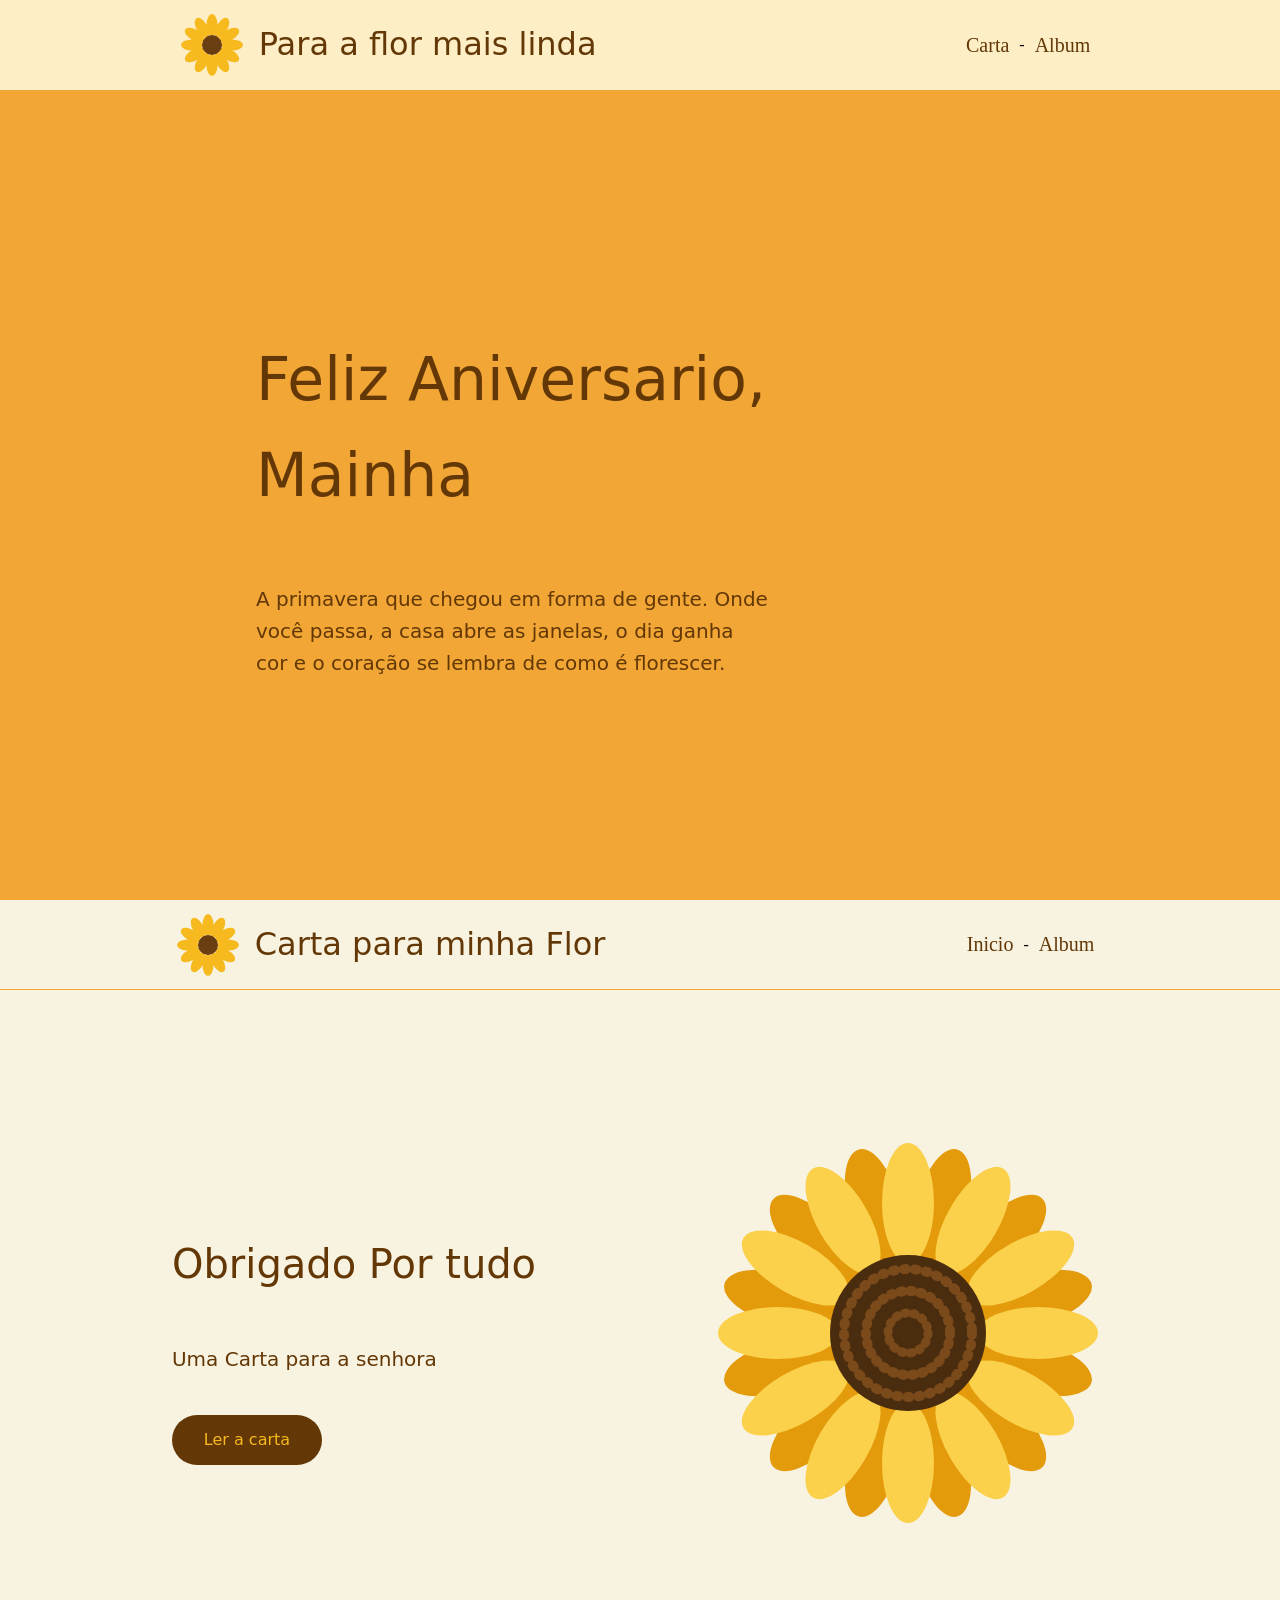
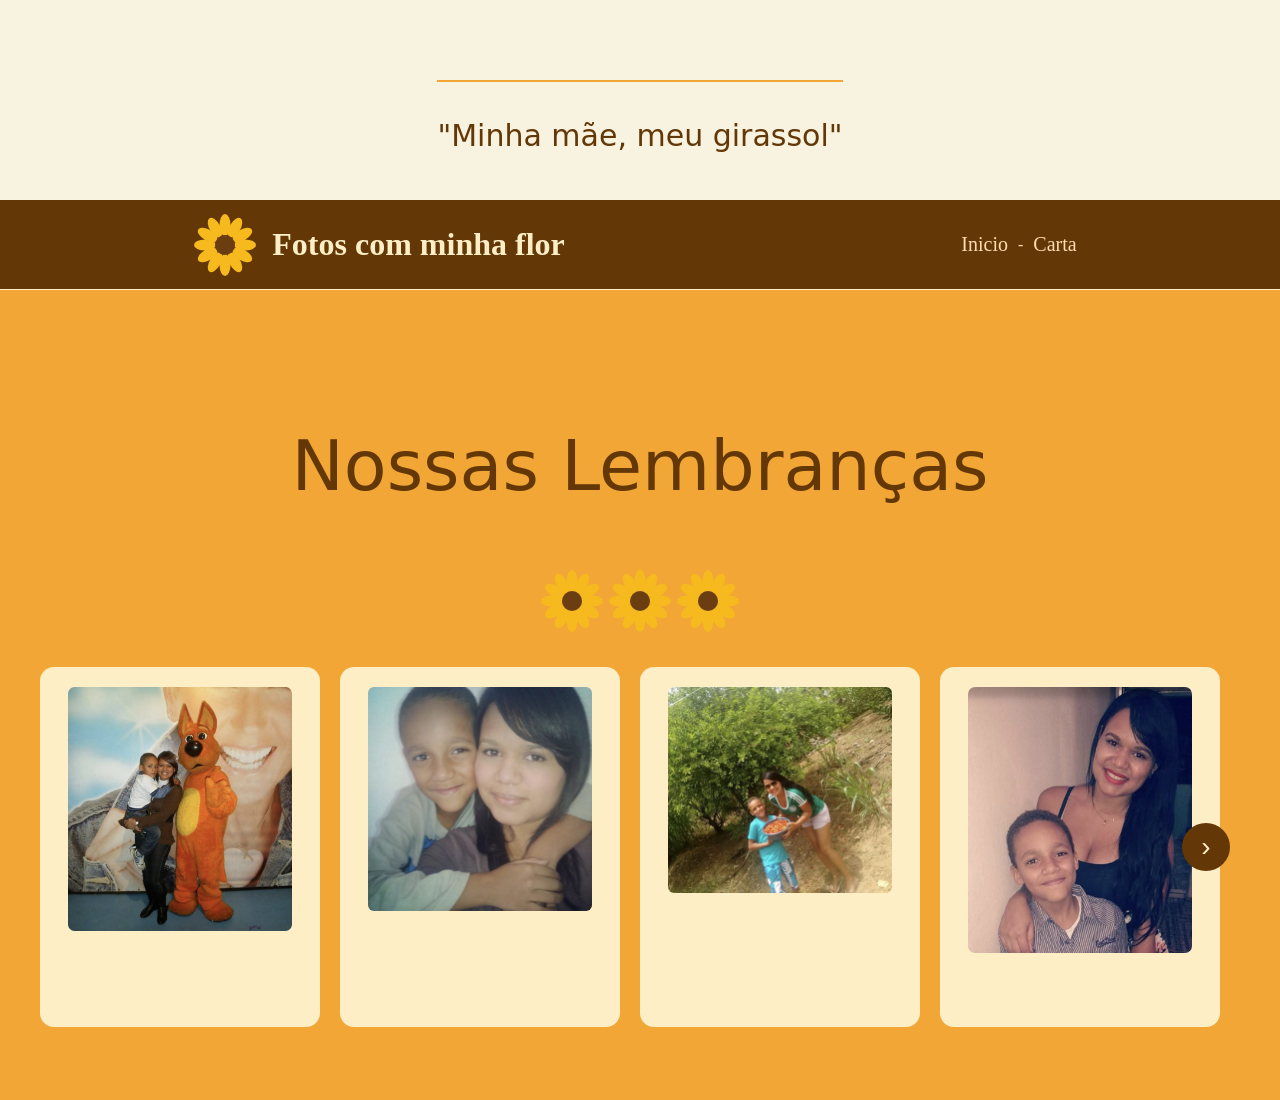
==== index.html @ e4fac566 "arrumei pra poder subir no netlify" ====
<!DOCTYPE html>
<html lang="pt">
<head>
    <meta charset="UTF-8">
    <meta name="viewport" content="width=device-width, initial-scale=1.0">
    <link rel="stylesheet" href="style.css">
    <link rel="stylesheet" href="/common/all.css">
    <title>Document</title>
</head>
<body>
    <header class="Cabecalho" id="Inicio">
        <div class="cab-ini">
            <img class="girassol-cab" src="/assets/image/girassol-simples.svg" alt="">
            <h1>Para a flor mais linda</h1>
        </div>
        <nav class="Links">
            <a href="#Carta">Carta</a>
            <p>-</p>
            <a href="#Album">Album</a>
        </nav>
    </header>

    <div class="Principal">
        <div class="prin-text">
            <h1>Feliz Aniversario, Mainha</h1>
            <p>A primavera que chegou em forma de gente. Onde você passa, a casa abre as janelas, o dia ganha cor e o coração se lembra de como é florescer.</p>
        </div>
        <div>
            <svg xmlns="http://www.w3.org/2000/svg" class="girassol" viewBox="0 0 400 400" role="img" aria-label="Girassol">
                <defs>
                <g id="ring">
                <ellipse cx="200" cy="70" rx="26" ry="60"/>
                <ellipse cx="200" cy="70" rx="26" ry="60" transform="rotate(30 200 200)"/>
                <ellipse cx="200" cy="70" rx="26" ry="60" transform="rotate(60 200 200)"/>
                <ellipse cx="200" cy="70" rx="26" ry="60" transform="rotate(90 200 200)"/>
                <ellipse cx="200" cy="70" rx="26" ry="60" transform="rotate(120 200 200)"/>
                <ellipse cx="200" cy="70" rx="26" ry="60" transform="rotate(150 200 200)"/>
                <ellipse cx="200" cy="70" rx="26" ry="60" transform="rotate(180 200 200)"/>
                <ellipse cx="200" cy="70" rx="26" ry="60" transform="rotate(210 200 200)"/>
                <ellipse cx="200" cy="70" rx="26" ry="60" transform="rotate(240 200 200)"/>
                <ellipse cx="200" cy="70" rx="26" ry="60" transform="rotate(270 200 200)"/>
                <ellipse cx="200" cy="70" rx="26" ry="60" transform="rotate(300 200 200)"/>
                <ellipse cx="200" cy="70" rx="26" ry="60" transform="rotate(330 200 200)"/>
                </g>
                </defs>
                <g fill="#E39A0B"><use href="#ring" transform="rotate(15 200 200)"/></g>
                <g fill="#FBD04A"><use href="#ring"/></g>
                <circle cx="200" cy="200" r="78" fill="#4A2C0F"/>
                <circle cx="200" cy="200" r="64" fill="none" stroke="#7A4A1A" stroke-width="10" stroke-dasharray="2 9" stroke-linecap="round"/>
                <circle cx="200" cy="200" r="42" fill="none" stroke="#7A4A1A" stroke-width="10" stroke-dasharray="2 8" stroke-linecap="round"/>
                <circle cx="200" cy="200" r="20" fill="none" stroke="#7A4A1A" stroke-width="9" stroke-dasharray="2 7" stroke-linecap="round"/>
            </svg>
        </div>
    </div>

    <div class="Carta" id="Carta">
         <header class="carta-Cabecalho">
            <div class="cab-carta-text">
                <img class="girassol-cab" src="/assets/image/girassol-simples.svg" alt="">
                <h1>Carta para minha Flor</h1>
            </div>
            <nav class="carta-cab-links">
                <a href="#Inicio">Inicio</a>
                <p>-</p>
                <a href="#Album">Album</a>
            </nav>
        </header>

        <div class="carta-conteudo">
            <div class="conteudo-textos">
                <h1>Obrigado Por tudo </h1>
                <p class="texto-p">Uma Carta para a senhora</p>
                <div class="div-botao"><button type="button" class="abrir-carta" data-open-letter>Ler a carta</button></div>

                <div class="modal" id="carta-modal" role="dialog" aria-modal="true" aria-labelledby="carta-titulo">
                    <div class="modal-box">
                        <button class="x" type="button" aria-label="Fechar carta" data-close-letter>&times;</button>
                        <h3 id="carta-titulo">Para a minha flor</h3>
                        <p class="carta-texto">
                            Sempre achei a primavera a melhor estação do ano. Talvez porque ela não seja só a estação mais bonita, mas a estação em que nasceu a flor mais linda e radiante que eu tenho o prazer de ver todos os dias, desde que eu nasci.
                            <br>
                            a senhora é como o girassol. Mesmo quando o céu está cinza, você encontra uma direção para olhar, e quem está perto acaba se virando para a mesma luz. Foi com você que aprendi que ser forte não é nunca cair, é continuar de pé e ainda sobrar carinho para os outros.
                            <br>
                            Tudo de bom em mim tem a sua marca. A minha forma de enxergar as pessoas, de levantar depois de cair e de ser gentil mesmo quando é difícil vieram de você. Você me ensinou mais com o exemplo do que com qualquer palavra.
                            <br>
                            Sei que nem sempre foi fácil. Teve noites de cansaço e preocupações que você escondeu para a gente não sofrer. E tenho muito respeito e admiração pela mulher que a senhora é.
                            <br>
                            Agora é a sua vez de ser cuidada. Quero te ver rindo mais, descansando mais, viajando, fazendo aquilo que você sempre adiou. E quero estar por perto para tudo isso.
                            <br>
                            Que os próximos anos sejam de saúde, alegria e paz.
                            Feliz aniversário, mãe.
                        </p>

                        <p class="sign">Te amo muito mainha.</p>
                    </div>
                </div>
            </div>
            <div>
                <svg class="girassol" xmlns="http://www.w3.org/2000/svg" viewBox="0 0 400 400" width="400" height="400" role="img" aria-label="Girassol">
                <defs>
                <g id="ring">
                <ellipse cx="200" cy="70" rx="26" ry="60"/>
                <ellipse cx="200" cy="70" rx="26" ry="60" transform="rotate(30 200 200)"/>
                <ellipse cx="200" cy="70" rx="26" ry="60" transform="rotate(60 200 200)"/>
                <ellipse cx="200" cy="70" rx="26" ry="60" transform="rotate(90 200 200)"/>
                <ellipse cx="200" cy="70" rx="26" ry="60" transform="rotate(120 200 200)"/>
                <ellipse cx="200" cy="70" rx="26" ry="60" transform="rotate(150 200 200)"/>
                <ellipse cx="200" cy="70" rx="26" ry="60" transform="rotate(180 200 200)"/>
                <ellipse cx="200" cy="70" rx="26" ry="60" transform="rotate(210 200 200)"/>
                <ellipse cx="200" cy="70" rx="26" ry="60" transform="rotate(240 200 200)"/>
                <ellipse cx="200" cy="70" rx="26" ry="60" transform="rotate(270 200 200)"/>
                <ellipse cx="200" cy="70" rx="26" ry="60" transform="rotate(300 200 200)"/>
                <ellipse cx="200" cy="70" rx="26" ry="60" transform="rotate(330 200 200)"/>
                </g>
                </defs>
                <g fill="#E39A0B"><use href="#ring" transform="rotate(15 200 200)"/></g>
                <g fill="#FBD04A"><use href="#ring"/></g>
                <circle cx="200" cy="200" r="78" fill="#4A2C0F"/>
                <circle cx="200" cy="200" r="64" fill="none" stroke="#7A4A1A" stroke-width="10" stroke-dasharray="2 9" stroke-linecap="round"/>
                <circle cx="200" cy="200" r="42" fill="none" stroke="#7A4A1A" stroke-width="10" stroke-dasharray="2 8" stroke-linecap="round"/>
                <circle cx="200" cy="200" r="20" fill="none" stroke="#7A4A1A" stroke-width="9" stroke-dasharray="2 7" stroke-linecap="round"/>
                </svg>
            </div>
        </div>

        <div class="carta-rodape">
            <div class="carta-linha"></div>
            <h1>"Minha mãe, meu girassol"</h1>
        </div>
    </div>

    <div class="Album" id="Album">
        <header class="Album-cab">
            <div class="album-cab-text">
                <img class="girassol-cab" src="/assets/image/girassol-simples.svg" alt="">
                <h1>Fotos com minha flor</h1>
            </div>
            <nav class="Album-links">
                <a href="#Inicio">Inicio</a>
                <p>-</p>
                <a href="#Carta">Carta</a>
            </nav>
        </header>
        <div class="album-conteudo">
            <div class="album-text">
                <h1>Nossas Lembranças</h1>
                <div>
                    <img class="girassol-cab" src="/assets/image/girassol-simples.svg" alt="">
                    <img class="girassol-cab" src="/assets/image/girassol-simples.svg" alt="">
                    <img class="girassol-cab" src="/assets/image/girassol-simples.svg" alt="">
                </div>
            </div>
            <div class="Carrossel">
                <button class="seta seta-esq" type="button" aria-label="Anterior">&#8249;</button>

                <div class="carrossel-pista">
                    <div class="card">
                        <img src="/assets/image/foto-01.svg" alt="">
                    </div>
                    <div class="card"> 
                        <img src="/assets/image/foto-02.svg" alt="">
                    </div>
                    <div class="card">
                        <img src="/assets/image/foto-03.svg" alt="">
                    </div>
                    <div class="card">
                        <img src="/assets/image/foto-04.svg" alt="">
                    </div>
                    <div class="card">
                        <img src="/assets/image/foto-05.svg" alt="">
                    </div>
                    <div class="card">
                        <img src="/assets/image/foto-06.svg" alt="">
                    </div>
                    <div class="card">
                        <img src="/assets/image/foto-07.svg" alt="">
                    </div>
                    <div class="card">
                        <img src="/assets/image/foto-08.svg" alt="">
                    </div>
                    <div class="card">
                        <img src="/assets/image/foto-09.svg" alt="">
                    </div>
                    <div class="card">
                        <img src="/assets/image/foto-10.svg" alt="">
                    </div>

                </div>

                <button class="seta seta-dir" type="button" aria-label="Próximo">&#8250;</button>
            </div>
        </div>
    </div>

    <script>
        var modal = document.getElementById('carta-modal');
        function openLetter(){ modal.classList.add('open'); document.body.style.overflow = 'hidden'; }
        function closeLetter(){ modal.classList.remove('open'); document.body.style.overflow = ''; }

        document.querySelectorAll('[data-open-letter]').forEach(function(b){ b.addEventListener('click', openLetter); });
        document.querySelectorAll('[data-close-letter]').forEach(function(b){ b.addEventListener('click', closeLetter); });
        modal.addEventListener('click', function(e){ if (e.target === modal) closeLetter(); });
        document.addEventListener('keydown', function(e){ if (e.key === 'Escape') closeLetter(); });


          const pista = document.querySelector('.carrossel-pista');
        const setaEsq = document.querySelector('.seta-esq');
        const setaDir = document.querySelector('.seta-dir');

        function atualizarSetas(){
            const fim = pista.scrollWidth - pista.clientWidth;
            setaEsq.hidden = pista.scrollLeft <= 5;
            setaDir.hidden = pista.scrollLeft >= fim - 5;
        }

        function passar(direcao){
            const card = pista.querySelector('.card');
            const passo = card.offsetWidth + 20;   // largura do card + o gap
            pista.scrollBy({ left: direcao * passo, behavior: 'smooth' });
        }

        setaEsq.addEventListener('click', () => passar(-1));
        setaDir.addEventListener('click', () => passar(1));
        pista.addEventListener('scroll', atualizarSetas);
        window.addEventListener('resize', atualizarSetas);
        atualizarSetas();
        const p = document.querySelector('.carrossel-pista');
        console.log(p.scrollWidth, p.clientWidth, document.querySelector('.seta-dir').hidden);
    </script>
</body>
</html>
---- style.css ----
.Cabecalho{
    display: flex;
    flex-direction: row;
    justify-content: space-around;
    align-items: center;

    height: 10vh;
    width: 100%;

    padding: 10px 0px 10px 0px;

    background-color: #fdeec6;
}
.cab-ini{
    display: flex;
    flex-direction: row;
    align-items: center;
}

.cab-ini h1{
    color: #633806;
    font: 500 32px/1.6 "DM Sans", system-ui, sans-serif;

    margin-left: 15px;
}
.Links{
    display: flex;
    flex-direction: row;
    align-items: center;
}
.Links a{
    margin: 10px;

    color: #633806;
     font: 20px '';
    text-decoration: none;

    cursor: pointer;
    transition: 0.5s;
}
.Links a:hover{
    margin-top: 5px;
    text-decoration: underline;
}

.Principal{
    display: flex;
    flex-direction: row;
    align-items: center;
    justify-content: space-evenly;

    height: 90vh;
    width: 100%;

    background-color: #f1a635;
}
.prin-text{
    display: flex;
    flex-direction: column;

    width: 40%;
}
.prin-text h1{
    color: #633806;
    font: 500 60px/1.6 "DM Sans", system-ui, sans-serif;
}
.prin-text p{
    color: #633806;
    font: 400 20px/1.6 "DM Sans", system-ui, sans-serif;  
}

.Carta{
    display: flex;
    flex-direction: column;
    align-items: center;
    justify-content: space-between;

    height: 100vh;
    width: 100%;

    background-color: #f8f2e0;

}

.carta-Cabecalho{
    display: flex;
    flex-direction: row;
    justify-content: space-around;
    align-items: center;

    height: 10vh;
    width: 100%;

    border-bottom: 1px solid #f1a635;
}
.cab-carta-text{
    display: flex;
    flex-direction: row;
    align-items: center;
}

.cab-carta-text h1{
    color: #633806;
    font: 500 32px/1.6 "DM Sans", system-ui, sans-serif;

    margin-left: 15px;
}

.carta-cab-links{
    display: flex;
    flex-direction: row;
    align-items: center;
}
.carta-cab-links a{
    margin: 10px;

    color: #633806;
     font: 20px '';
    text-decoration: none;

    cursor: pointer;
    transition: 0.5s;
}
.carta-cab-links a:hover{
    margin-top: 5px;
    text-decoration: underline;
}

.carta-conteudo{
    display: flex;
    flex-direction: row;
    justify-content: space-evenly;
    align-items: center;

    width: 100%;
}

.conteudo-textos{
    display: flex;
    flex-direction: column;
    justify-content: center;
    align-items: start;

    height: 100%;
}

.conteudo-textos h1{
    color: #633806;
    font: 400 40px/1.6 "DM Sans", system-ui, sans-serif;

}

.texto-p{
    color: #633806;
    font: 400 20px/1.6 "DM Sans", system-ui, sans-serif;
}

.div-botao{
    display: flex;
    align-items: end;
    height: 70px;
}

.abrir-carta{
    color: #F6B91E;
    background-color: #633806;
    border-radius: 50px;

    font: 400 16px/1.6 "DM Sans", system-ui, sans-serif;

    height: 50px;
    width: 150px;

    border: none;
    cursor: pointer;
}

.abrir-carta:hover{
    box-shadow: 2px 2px 2px #F6B91E;
    margin-bottom: 6px;
    transition: all 0.7s;
}

.carta-texto{
    margin-top: 10px;
    font: 400 16px/1.6 "DM Sans", system-ui, sans-serif;
}

.sign{
    margin-top: 10px;
    font: 500 16px/1.6 "DM Sans", system-ui, sans-serif;
}


.carta-rodape{
    display: flex;
    flex-direction: column;
    justify-content: center;
    align-items: start;
    padding: 0px 0px 20px 0px;
}

.carta-rodape h1{
    color: #633806;
    font: 400 30px/1.6 "DM Sans", system-ui, sans-serif;
}

.carta-linha{
    height: 2px;
    width: 100%;
    background-color: #f1a635;

    margin-bottom: 10px;
}

.modal{
    position:fixed;
    inset:0;z-index:10;
    display:none;
    align-items:center;
    justify-content:center;
    padding:20px;
    background:rgba(30,22,8,.65)
}
.modal.open{
    display:flex
}
.modal-box{
    position:relative;
    width:100%;
    max-width:640px;
    max-height:88vh;
    overflow:auto;
    background-color: #633806;
    color: #fdeec6;
    border-radius:18px;
    border-top:6px solid #F6B91E;
    padding:44px
}
.x{
    position:absolute;
    top:12px;
    right:14px;
    width:40px;
    height:40px;
    border:0;
    border-radius:50%;
    background:transparent;
    font-size:28px;
    cursor:pointer;

    color: #fdeec6;
}



.Album{
    display: flex;
    flex-direction: column;
    align-items: center;
    overflow-x: hidden;


    height: 100vh;
    width: 100%;

    background-color: #f1a635;

}

.Album-cab{
    display: flex;
    flex-direction: row;
    justify-content: space-around;
    align-items: center;

    height: 10vh;
    width: 100%;

    background-color: #633806;

    border-bottom: 1px solid #fdeec6;
}
.album-cab-text{
    display: flex;
    flex-direction: row;
    align-items: center;

    color: #fdeec6;
}
.album-cab-text h1{
    margin-left: 15px;
}

.Album-links{
    display: flex;
    flex-direction: row;
    align-items: center;
}
.Album-links p{
   color: #ffdbb3; 
}
.Album-links a{
    margin: 10px;

    color: #ffdbb3;
     font: 20px '';
    text-decoration: none;

    cursor: pointer;
    transition: 0.5s;
}
.Album-links a:hover{
    color: #f1a635;
    margin-top: 5px;
    text-decoration: underline;
}

.album-conteudo{
    display: flex;
    flex-direction: column;
    align-items: center;
    justify-content: center;

    height: 90vh;
}
.album-conteudo h1{
    color: #633806;
    font: 500 70px/1.6 "DM Sans", system-ui, sans-serif;
}

.album-text{
    display: flex;
    flex-direction: column;
    align-items: center;
    justify-content: center;

    margin-bottom: 30px;
}


.Carrossel{

    position: relative;
    width: 100%;
    max-width: 1200px;
    min-width: 0;

}

.carrossel-pista{
    display: flex;
    gap: 20px;

    overflow-x: auto;
    scroll-snap-type: x mandatory;
    scroll-behavior: smooth;
    scrollbar-width: none;           /* esconde a barra no Firefox */
}
.carrossel-pista::-webkit-scrollbar{
    display: none;                   /* esconde a barra no Chrome e no Brave */
}

.card{
    flex: 0 0 280px;                 /* não encolhe: cada card tem 280px */
    height: 360px;
    scroll-snap-align: start;

    display: flex;
    align-items: start;
    justify-content: center;

    border-radius: 14px;
    padding-top: 20px;
    background-color: #fdeec6;
    color: #633806;
    font: 400 20px/1.6 "DM Sans", system-ui, sans-serif;
}

.card img{
    width: 80%;
}

.seta{
    position: absolute;
    top: 50%;
    transform: translateY(-50%);
    z-index: 2;

    width: 48px;
    height: 48px;
    border: none;
    border-radius: 50%;
    background-color: #633806;
    color: #fdeec6;
    font-size: 28px;
    line-height: 1;
    cursor: pointer;
}
.seta:hover{ background-color: #F6B91E; color: #633806; }
.seta-esq {
    left: 10px;
}

.seta-dir {
    right: 10px;
}
.seta[hidden]{ display: none; }





/* ================================
   RESPONSIVIDADE
   ================================ */

@media (max-width: 768px) {

    /* ================================
       CABEÇALHO
       ================================ */

    .Cabecalho {
        height: auto;
        min-height: 70px;
        padding: 10px 20px;
        justify-content: space-between;
        gap: 15px;
    }

    .cab-ini {
        max-width: 50%;
    }

    .cab-ini img {
        width: 35px;
        height: auto;
    }

    .cab-ini h1 {
        font-size: 20px;
        line-height: 1.2;
        margin-left: 8px;
    }

    .Links {
        gap: 5px;
    }

    .Links a {
        font-size: 15px;
        margin: 5px;
    }

    /* ================================
       PRINCIPAL
       ================================ */

    .Principal {
        flex-direction: column;
        justify-content: center;
        align-items: center;

        min-height: calc(100vh - 70px);
        height: auto;

        gap: 40px;

        text-align: center;
    }

    .prin-text {
        width: 100%;
        max-width: 500px;
        align-items: center;
    }

    .prin-text h1 {
        font-size: 42px;
        line-height: 1.2;
        margin: 0 0 15px;
    }

    .prin-text p {
        font-size: 17px;
        line-height: 1.5;
        margin: 0;
    }

    .girassol {
        width: min(70vw, 300px);
        height: auto;
    }


    /* ================================
       CARTA
       ================================ */

    .Carta {
        min-height: 100vh;
        height: auto;

        justify-content: flex-start;
    }

    .carta-Cabecalho {
        height: auto;
        min-height: 70px;

        padding: 10px 20px;

        justify-content: space-between;
        gap: 10px;
    }

    .cab-carta-text h1 {
        font-size: 20px;
        line-height: 1.2;
        margin-left: 8px;
    }

    .carta-cab-links {
        gap: 5px;
    }

    .carta-cab-links a {
        font-size: 14px;
        margin: 5px;
    }

    .carta-conteudo {
        flex-direction: column;

        width: 100%;
        padding: 50px 25px;

        gap: 40px;

        text-align: center;
    }

    .conteudo-textos {
        width: 100%;
        height: auto;

        align-items: center;
    }

    .conteudo-textos h1 {
        font-size: 32px;
        line-height: 1.3;
        margin: 0 0 15px;
    }

    .texto-p {
        font-size: 17px;
        line-height: 1.5;
        margin: 0;
    }

    .div-botao {
        height: auto;
        margin-top: 25px;

        align-items: center;
    }

    .abrir-carta {
        width: 120px;
        height: 50px;
    }

    .abrir-carta:hover{
    box-shadow:none;
    margin-bottom:none;
    transition: all 0.7s;
    }

    .carta-rodape {
        width: calc(100% - 50px);

        padding-bottom: 30px;

        align-items: center;
        text-align: center;
    }

    .carta-rodape h1 {
        font-size: 25px;
    }

    .carta-linha {
        width: 100%;
    }


    /* ================================
       MODAL
       ================================ */

    .modal {
        padding: 15px;
    }

    .modal-box {
        max-width: 100%;
        max-height: 90vh;

        padding: 35px 20px 25px;

        border-radius: 15px;
    }

    .x {
        top: 8px;
        right: 8px;

        width: 35px;
        height: 35px;

        font-size: 24px;
    }


    /* ================================
       ÁLBUM
       ================================ */

    .Album {
        min-height: 100vh;
        height: auto;

        overflow-x: hidden;
    }

    .Album-cab {
        height: auto;
        min-height: 70px;

        padding: 10px 20px;

        justify-content: space-between;
        gap: 10px;
    }

    .album-cab-text h1 {
        font-size: 20px;
        line-height: 1.2;
        margin-left: 8px;
    }

    .Album-links {
        gap: 5px;
    }

    .Album-links p {
        display: none;
    }

    .Album-links a {
        font-size: 14px;
        margin: 5px;
    }

    .album-conteudo {
        width: 100%;
        min-height: calc(100vh - 70px);
        height: auto;

    }

    .album-conteudo h1 {
        font-size: 42px;
        line-height: 1.2;

        text-align: center;

        margin-bottom: 30px;
    }

    .album-text {
        width: 90%;
        margin-bottom: 20px;
    }


    /* ================================
       CARROSSEL
       ================================ */

    .Carrossel {
        width: 100%;
        max-width: 100%;

        padding: 0 20px;
        box-sizing: border-box;
    }

    .carrossel-pista {
        gap: 15px;

        padding: 5px 10px 20px;

        scroll-padding-left: 10px;
    }

    .card {
        flex: 0 0 230px;

        height: 300px;

        padding-top: 15px;

        border-radius: 12px;
    }

    .card img {
        width: 80%;
        height: auto;
    }

    .seta {
        width: 40px;
        height: 40px;

        font-size: 22px;
    }

    .seta-esq {
        left: 5px;
    }

    .seta-dir {
        right: 5px;
    }
}


/* ================================
   CELULARES PEQUENOS
   ================================ */

@media (max-width: 480px) {

    /* CABEÇALHO */

    .Cabecalho {
        padding: 10px 15px;
    }

    .cab-ini {
        max-width: 45%;
    }

    .cab-ini img {
        width: 28px;
    }

    .cab-ini h1 {
        font-size: 17px;
    }

    .Links a {
        font-size: 14px;
        margin: 3px;
    }


    /* PRINCIPAL */

    .Principal {
        padding: 0px 20px;
        gap: 30px;

        max-height: 90vh;
    }

    .prin-text h1 {
        font-size: 34px;
    }

    .prin-text p {
        font-size: 16px;
    }

    .girassol {
        width: 230px;
    }


    /* CARTA */

    .carta-Cabecalho {
        padding: 10px 15px;
    }

    .cab-carta-text h1 {
        font-size: 17px;
    }

    .carta-cab-links a {
        font-size: 12px;
        margin: 3px;
    }

    .carta-conteudo {
        padding: 40px 20px;
    }

    .conteudo-textos h1 {
        font-size: 28px;
    }

    .texto-p {
        font-size: 16px;
    }

    .carta-rodape {
        width: calc(100% - 40px);
    }

    .carta-rodape h1 {
        font-size: 22px;
    }


    /* MODAL */

    .modal {
        padding: 10px;
    }

    .modal-box {
        padding: 35px 18px 20px;
    }


    /* ÁLBUM */

    .Album-cab {
        padding: 10px 15px;
    }

    .album-cab-text h1 {
        font-size: 17px;
    }

    .Album-links a {
        font-size: 12px;
        margin: 3px;
    }


    .album-conteudo h1 {
        font-size: 34px;
    }


    /* CARROSSEL */

    .Carrossel {
        padding: 0 15px;

        max-width: 66%;
    }

    .carrossel-pista {
        gap: 12px;
    }

    .card {
        flex: 0 0 210px;
        height: 280px;
    }

    .seta {
        width: 36px;
        height: 36px;
        font-size: 20px;
    }

    .seta-esq {
        left: 2px;
    }

    .seta-dir {
        right: 2px;
    }
}


/* ================================
   CELULARES MUITO PEQUENOS
   ================================ */

@media (max-width: 360px) {

    .cab-ini h1,
    .cab-carta-text h1,
    .album-cab-text h1 {
        font-size: 15px;
    }

    .Links a,
    .carta-cab-links a,
    .Album-links a {
        font-size: 11px;
    }

    .prin-text h1 {
        font-size: 30px;
    }

    .prin-text p {
        font-size: 15px;
    }

    .girassol {
        width: 200px;
    }

    .conteudo-textos h1 {
        font-size: 25px;
    }

    .album-conteudo h1 {
        font-size: 30px;
    }

    .card {
        flex: 0 0 190px;
        height: 260px;
    }
}
---- common/all.css ----
* {
  box-sizing: border-box;
}
body {
  margin: 0;
}
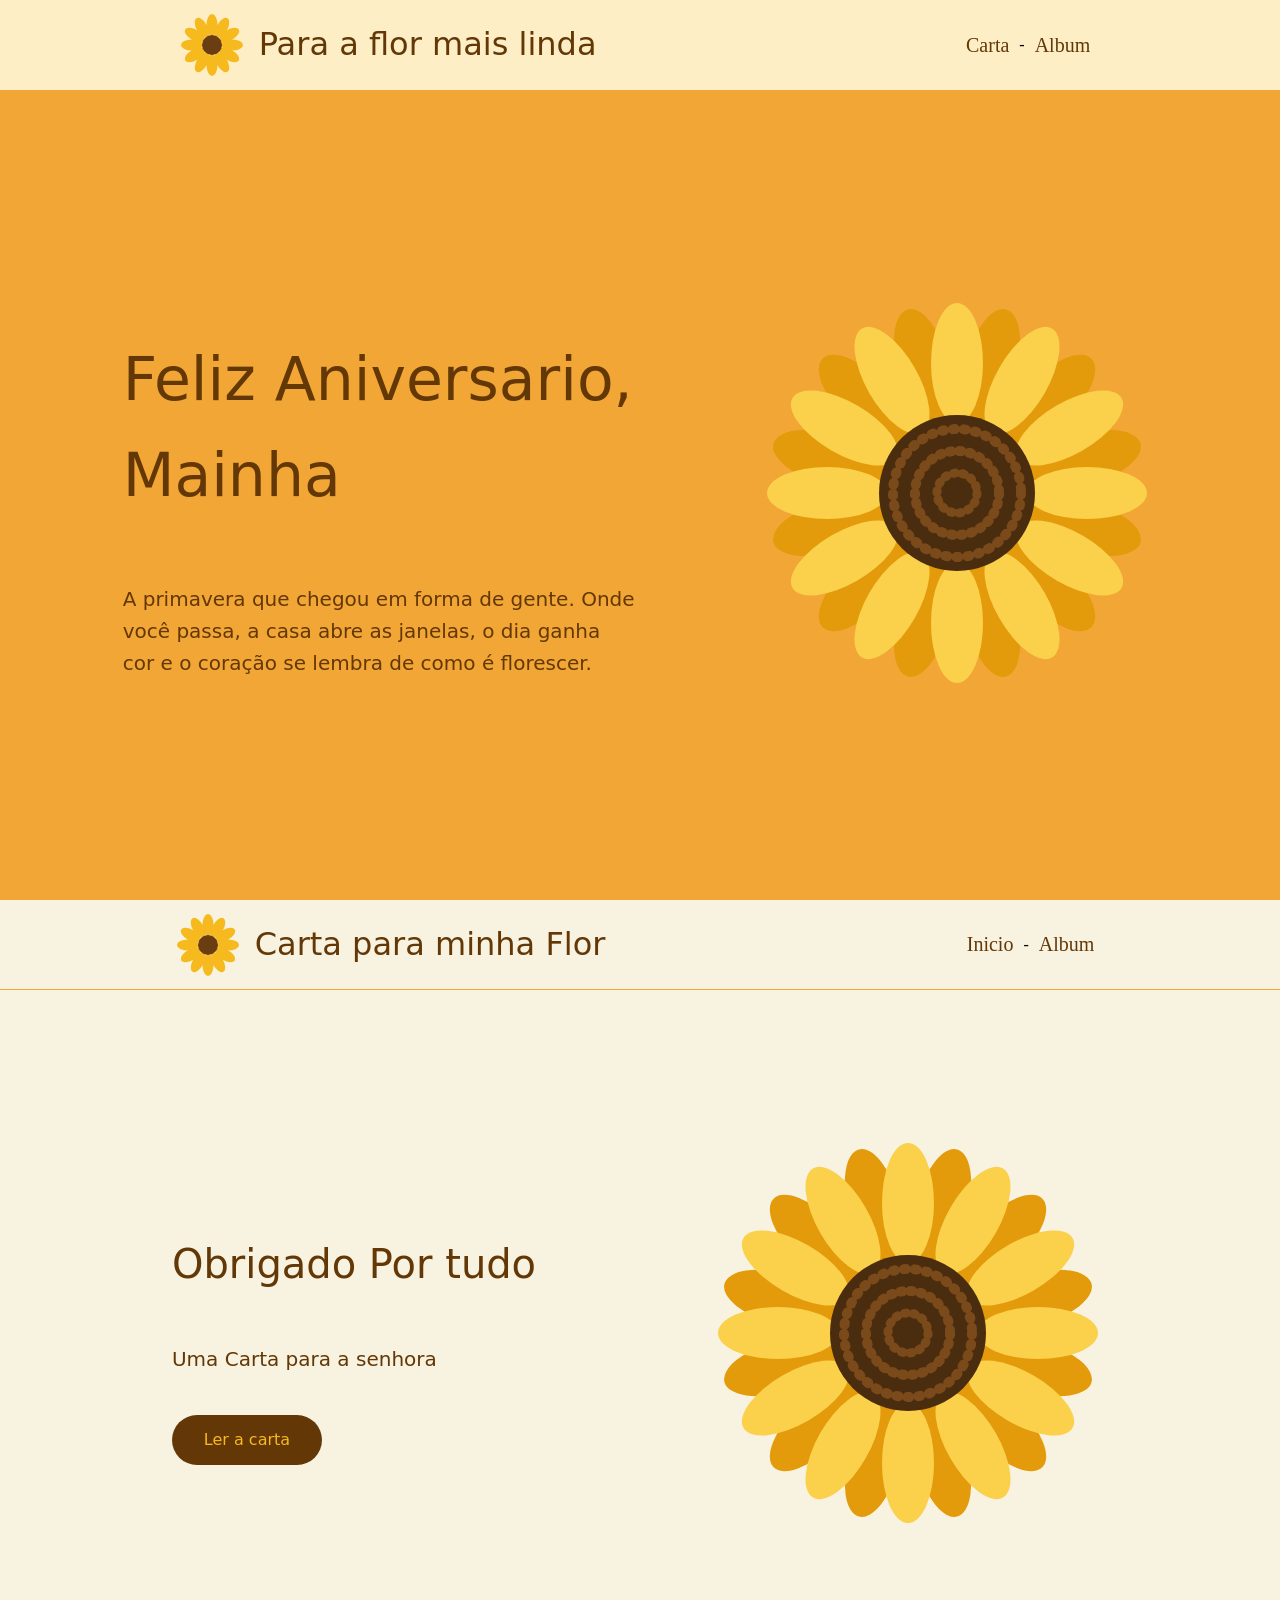
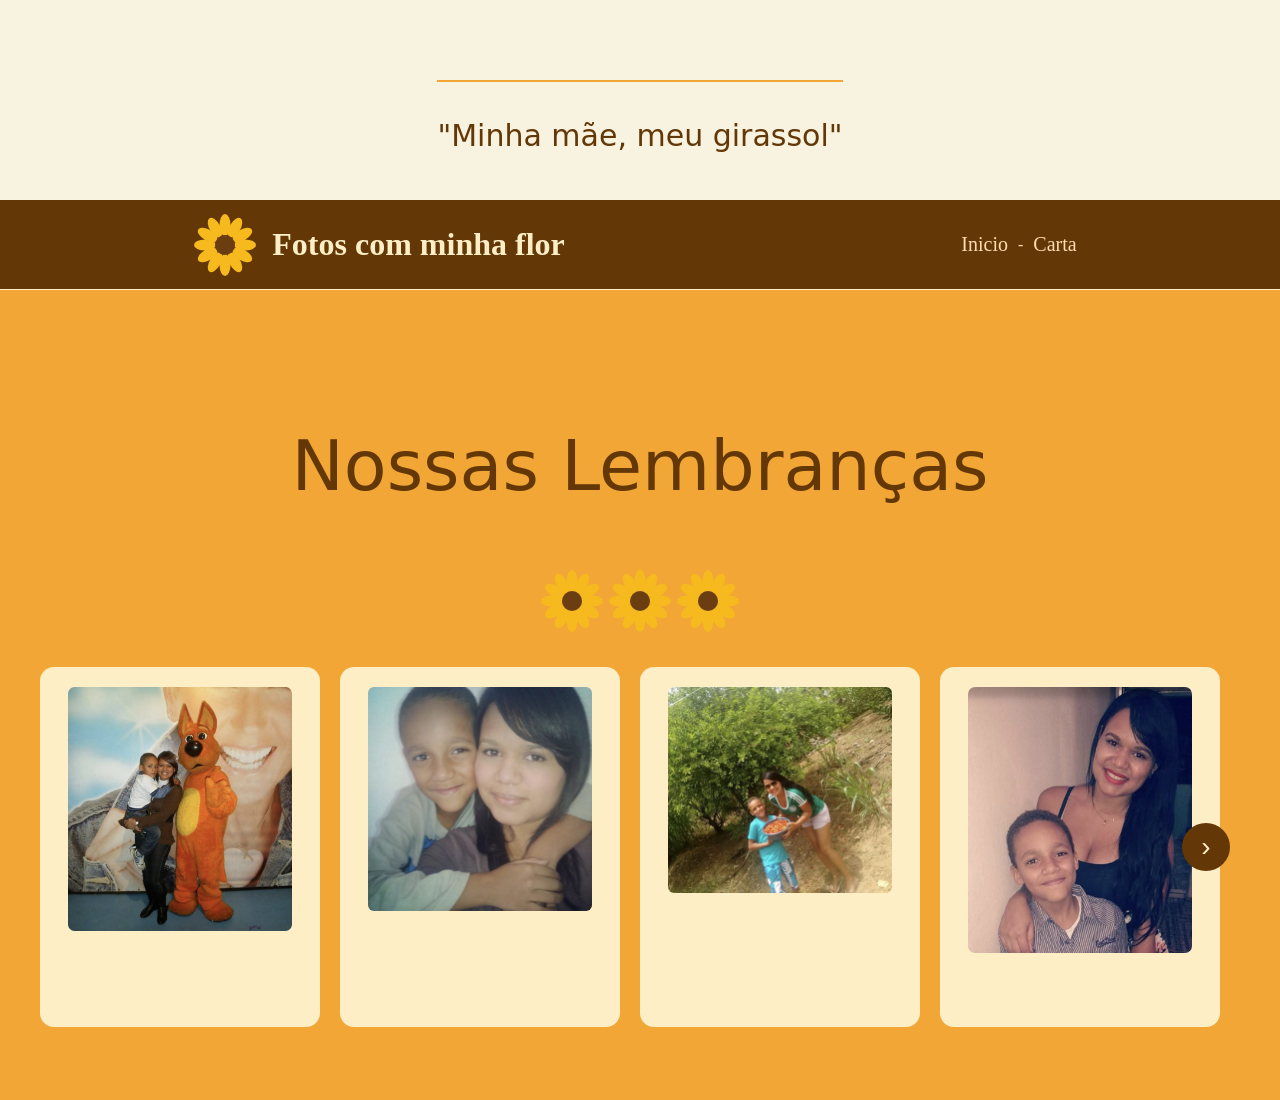
==== commit 7ef59bb7: "Update index.html" ====
--- a/index.html
+++ b/index.html
@@ -26,7 +26,7 @@
             <p>A primavera que chegou em forma de gente. Onde você passa, a casa abre as janelas, o dia ganha cor e o coração se lembra de como é florescer.</p>
         </div>
         <div>
-            <svg xmlns="http://www.w3.org/2000/svg" class="girassol" viewBox="0 0 400 400" role="img" aria-label="Girassol">
+            <svg xmlns="http://www.w3.org/2000/svg" class="girassol" viewBox="0 0 400 400" width="400" height="400"  role="img" aria-label="Girassol">
                 <defs>
                 <g id="ring">
                 <ellipse cx="200" cy="70" rx="26" ry="60"/>
@@ -179,9 +179,6 @@
                         <img src="/assets/image/foto-08.svg" alt="">
                     </div>
                     <div class="card">
-                        <img src="/assets/image/foto-09.svg" alt="">
-                    </div>
-                    <div class="card">
                         <img src="/assets/image/foto-10.svg" alt="">
                     </div>
 
